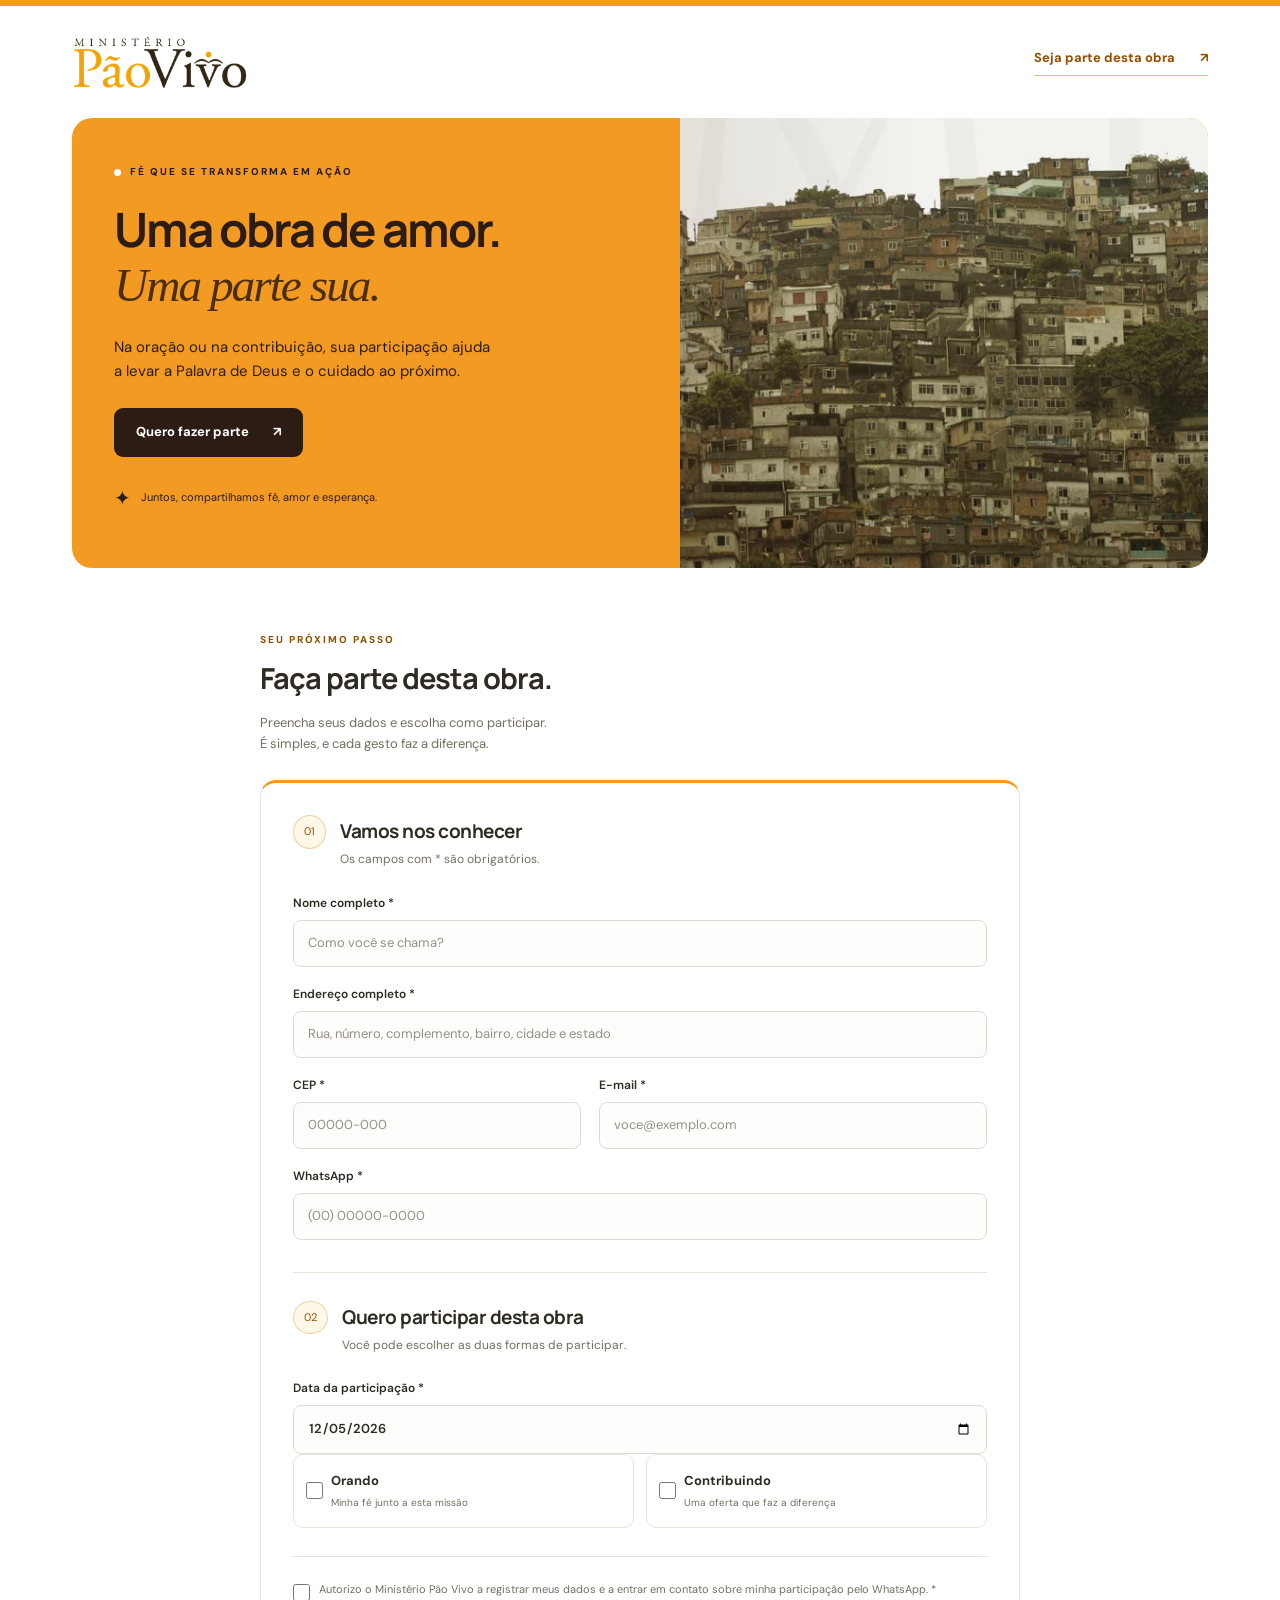
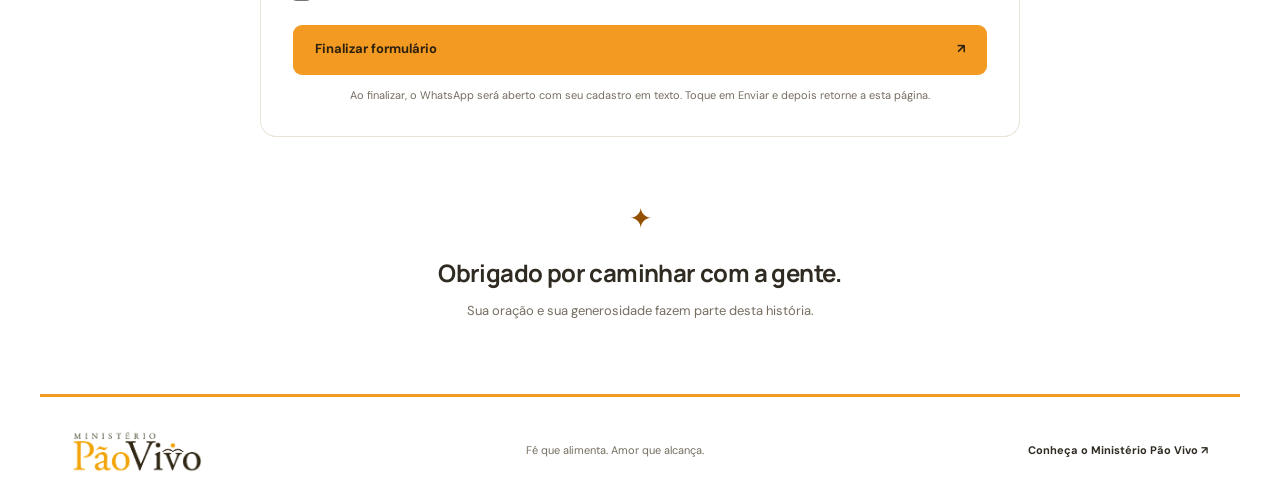
==== public/index.html @ 9ebc1a03 "Publica a demonstração acadêmica do formulário" ====
<!doctype html>
<html lang="pt-BR">
  <head>
    <meta charset="UTF-8" />
    <meta name="viewport" content="width=device-width, initial-scale=1" />
    <meta name="theme-color" content="#f39a23" />
    <meta
      name="description"
      content="Participe da obra do Ministério Pão Vivo por meio da oração e da contribuição."
    />
    <title>Faça parte desta obra | Ministério Pão Vivo</title>
    <link rel="stylesheet" href="styles.css" />
    <link rel="stylesheet" href="landing.css" />
    <script src="participation.js" defer></script>
    <script src="card-renderer.js" defer></script>
    <script src="participation-card.js" defer></script>
    <script src="app.js" defer></script>
  </head>
  <body class="donation-landing">
    <header class="header wrap">
      <a
        href="https://www.ministeriopaovivo.com.br/"
        aria-label="Site do Ministério Pão Vivo"
        ><img class="logo" src="assets/logo.png" alt="Ministério Pão Vivo"
      /></a>
      <a class="header-link" href="#participar"
        >Seja parte desta obra <span aria-hidden="true">↗</span></a
      >
    </header>
    <main class="wrap">
      <div id="form-view">
        <section class="hero" aria-labelledby="hero-title">
          <div class="hero-copy">
            <div class="eyebrow">
              <span></span> FÉ QUE SE TRANSFORMA EM AÇÃO
            </div>
            <h1 id="hero-title">
              Uma obra de amor.<br /><em>Uma parte sua.</em>
            </h1>
            <p>
              Na oração ou na contribuição, sua participação ajuda a levar a
              Palavra de Deus e o cuidado ao próximo.
            </p>
            <a class="button dark" href="#participar"
              >Quero fazer parte <span aria-hidden="true">↗</span></a
            >
            <div class="hero-note">
              <span aria-hidden="true">✦</span> Juntos, compartilhamos fé, amor
              e esperança.
            </div>
          </div>
          <div class="landing-photo">
            <img
              src="assets/favela.jpg"
              alt="Comunidade retratada no site do Ministério Pão Vivo"
              width="1484"
              height="570"
            />
          </div>
        </section>
        <div class="section-intro" id="participar">
          <div class="eyebrow">SEU PRÓXIMO PASSO</div>
          <h2>Faça parte desta obra.</h2>
          <p>
            Preencha seus dados e escolha como participar.<br />É simples, e
            cada gesto faz a diferença.
          </p>
        </div>
        <div class="content-grid">
          <form id="participation-form" class="form-card">
            <section>
              <div class="section-heading">
                <span class="step">01</span>
                <div>
                  <h3>Vamos nos conhecer</h3>
                  <p>Os campos com * são obrigatórios.</p>
                </div>
              </div>
              <div class="fields">
                <label class="full"
                  >Nome completo *<input
                    name="nome"
                    autocomplete="name"
                    required
                    maxlength="160"
                    placeholder="Como você se chama?"
                /></label>
                <label class="full"
                  >Endereço completo *<input
                    name="endereco"
                    autocomplete="street-address"
                    required
                    maxlength="300"
                    placeholder="Rua, número, complemento, bairro, cidade e estado"
                /></label>
                <label
                  >CEP *<input
                    name="cep"
                    autocomplete="postal-code"
                    inputmode="numeric"
                    required
                    pattern="[0-9]{5}-[0-9]{3}"
                    maxlength="9"
                    placeholder="00000-000"
                /></label>
                <label
                  >E-mail *<input
                    name="email"
                    autocomplete="email"
                    type="email"
                    required
                    maxlength="200"
                    placeholder="voce@exemplo.com"
                /></label>
                <label class="full"
                  >WhatsApp *<input
                    name="whatsapp"
                    autocomplete="tel"
                    type="tel"
                    inputmode="tel"
                    required
                    pattern="\([0-9]{2}\) [0-9]{4,5}-[0-9]{4}"
                    maxlength="15"
                    placeholder="(00) 00000-0000"
                /></label>
              </div>
            </section>
            <section class="form-section">
              <div class="section-heading">
                <span class="step">02</span>
                <div>
                  <h3>Quero participar desta obra</h3>
                  <p>Você pode escolher as duas formas de participar.</p>
                </div>
              </div>
              <label
                >Data da participação *<input
                  type="date"
                  name="dataParticipacao"
                  required
              /></label>
              <div class="choices">
                <label class="choice"
                  ><input type="checkbox" name="orando" /><span
                    class="choice-icon"
                    aria-hidden="true"
                    >♡</span
                  ><span
                    ><strong>Orando</strong
                    ><small>Minha fé junto a esta missão</small></span
                  ></label
                ><label class="choice"
                  ><input
                    type="checkbox"
                    name="contribuindo"
                    id="contribuindo"
                  /><span class="choice-icon" aria-hidden="true">✦</span
                  ><span
                    ><strong>Contribuindo</strong
                    ><small>Uma oferta que faz a diferença</small></span
                  ></label
                >
              </div>
              <p id="participation-error" class="error" role="alert" hidden>
                Escolha orar, contribuir ou as duas opções.
              </p>
              <fieldset id="contribution-fields" hidden disabled>
                <legend>Sua contribuição</legend>
                <div class="field-title">Como será sua oferta? *</div>
                <div class="radio-row">
                  <label
                    ><input
                      type="radio"
                      name="frequencia"
                      value="Oferta mensal"
                      required
                    />
                    Oferta mensal</label
                  ><label
                    ><input
                      type="radio"
                      name="frequencia"
                      value="Oferta pontual"
                    />
                    Oferta pontual</label
                  >
                </div>
                <div class="field-title">Como vou contribuir *</div>
                <div class="radio-row">
                  <label
                    ><input type="radio" name="metodo" value="Pix" required />
                    Pix</label
                  ><label
                    ><input type="radio" name="metodo" value="Transferência" />
                    Transferência</label
                  ><label
                    ><input
                      type="radio"
                      name="metodo"
                      value="Boleto bancário"
                    />
                    Boleto bancário</label
                  >
                </div>
                <div
                  id="transfer-bank-details"
                  class="transfer-bank-details"
                  role="status"
                  aria-live="polite"
                  hidden
                >
                  <strong>Transferência simulada</strong>
                </div>
                <fieldset
                  id="boleto-fields"
                  class="boleto-fields"
                  hidden
                  disabled
                >
                  <legend>Dados para emissão do boleto</legend>
                  <p class="help">
                    Use dados fictícios para testar o fluxo. Nenhum boleto será emitido.
                  </p>
                  <div
                    class="radio-row"
                    role="group"
                    aria-label="Tipo de pessoa"
                  >
                    <label
                      ><input
                        type="radio"
                        name="tipoPessoa"
                        value="PF"
                        checked
                      />
                      Pessoa física</label
                    >
                    <label
                      ><input type="radio" name="tipoPessoa" value="PJ" />
                      Pessoa jurídica</label
                    >
                  </div>
                  <label
                    ><span id="document-label">CPF *</span>
                    <input
                      name="documento"
                      required
                      inputmode="numeric"
                      autocomplete="off"
                      maxlength="14"
                      placeholder="000.000.000-00"
                      aria-describedby="document-help"
                    />
                  </label>
                  <label id="company-name-field" hidden
                    >Razão social *
                    <input
                      name="razaoSocial"
                      required
                      disabled
                      maxlength="160"
                      autocomplete="organization"
                      placeholder="Nome da empresa para emissão do boleto"
                    />
                  </label>
                  <p id="document-help" class="help">
                    Informe o documento do pagador para a emissão do boleto pelo
                    Ministério Pão Vivo. Ele será incluído no cadastro enviado
                    pelo WhatsApp.
                  </p>
                </fieldset>
                <label
                  >Valor da oferta (R$) *<input
                    name="valor"
                    type="text"
                    required
                    inputmode="numeric"
                    maxlength="16"
                    placeholder="0,00"
                /></label>
                <p class="help">
                  A oferta mensal é uma intenção de apoio. Este formulário não
                  realiza cobranças automáticas.
                </p>
              </fieldset>
            </section>
            <div class="submit-area">
              <label class="consent"
                ><input type="checkbox" name="consentimento" required /><span
                  >Autorizo o Ministério Pão Vivo a registrar meus dados e a
                  entrar em contato sobre minha participação pelo WhatsApp.
                  *</span
                ></label
              >
              <button class="button dark submit" type="submit">
                Finalizar formulário <span aria-hidden="true">↗</span>
              </button>
              <p id="registration-status" class="help center" role="status"></p>
              <p class="help center">
                Ao finalizar, o WhatsApp será aberto com seu cadastro em texto.
                Toque em Enviar e depois retorne a esta página.
              </p>
            </div>
          </form>
        </div>
      </div>
      <section
        id="payment-view"
        class="payment-view"
        aria-labelledby="payment-heading"
        hidden
      >
        <div class="payment-intro">
          <div class="eyebrow">OBRIGADO POR PARTICIPAR</div>
          <h1 id="payment-heading" tabindex="-1">
            Sua participação faz a diferença.
          </h1>
          <p id="participation-summary"></p>
          <a
            id="registration-whatsapp"
            class="back-button"
            target="_blank"
            rel="noopener noreferrer"
            hidden
            >Continuar no WhatsApp ↗</a
          >
          <button id="edit-form" class="back-button" type="button">
            ← Voltar e editar meus dados
          </button>
        </div>
        <section
          id="boleto-options"
          class="donation-card"
          hidden
          aria-labelledby="boleto-heading"
        >
          <div class="eyebrow">CONTRIBUIÇÃO POR BOLETO</div>
          <h2 id="boleto-heading">Solicitação de boleto simulada</h2>
          <p>Nenhum boleto será emitido.</p>

        </section>
        <div id="payment-options">
          <section class="donation-card">
            <h2>Pagamento simulado</h2>
            <p>Ambiente de avaliação. Nenhum valor deve ser pago.</p>
          </section>
        </div>
        <section
          id="finish-donation"
          class="finish-actions"
          aria-labelledby="finish-donation-heading"
          hidden
        >
          <h2 id="finish-donation-heading">Tudo pronto para finalizar?</h2>
          <label class="consent"
            ><input type="checkbox" id="confirm-donation" /><span
              >Confirmo que enviei meu cadastro, fiz a contribuição e enviei o
              comprovante pelo WhatsApp.</span>
            ></label
          >
          <button
            id="complete-donation"
            class="button dark"
            type="button"
            disabled
          >
            Finalizar participação ↗
          </button>
        </section>
        <section id="finish-boleto" class="finish-actions" hidden>
          <button id="complete-boleto" class="button dark" type="button">
            Finalizar simulação de boleto ↗
          </button>
        </section>
        <section id="finish-prayer" class="finish-actions" hidden>
          <button id="complete-prayer" class="button dark" type="button">
            Já enviei meu cadastro. Finalizar ↗
          </button>
        </section>
      </section>
      <section
        id="completion-view"
        class="finish-view"
        aria-labelledby="completion-title"
        hidden
      >
        <span class="finish-icon" aria-hidden="true">✓</span>
        <h1 id="completion-title" tabindex="-1">
          Doação Realizada com sucesso
        </h1>
        <p id="completion-detail"></p>
        <section
          id="participation-card-section"
          class="participation-card-section"
          aria-labelledby="card-heading"
          hidden
        >
          <div class="eyebrow">UMA CÓPIA PARA VOCÊ</div>
          <h2 id="card-heading">Guarde sua ficha de participação.</h2>
          <p>Baixe a imagem com suas respostas para guardar com você.</p>
          <p id="card-status" class="help" role="status" aria-live="polite"></p>
          <img
            id="participation-card-image"
            class="participation-card-preview"
            alt="Ficha de participação com as respostas preenchidas no formulário"
            hidden
          />
          <p class="help card-receipt-note">
            Nenhum pagamento é realizado na demonstração.
          </p>
          <button
            id="download-card"
            class="button card-download"
            type="button"
            disabled
          >
            Baixar ficha em imagem ↓
          </button>
        </section>
        <div class="completion-exit">
          <p>Clique no botão abaixo para sair.</p>
          <button id="exit-flow" class="button dark" type="button">
            Sair ↗
          </button>
        </div>
      </section>
      <section
        id="farewell-view"
        class="finish-view"
        aria-labelledby="farewell-title"
        hidden
      >
        <span class="finish-icon" aria-hidden="true">♥</span>
        <h1 id="farewell-title" tabindex="-1">
          Obrigado por fazer parte desta obra.
        </h1>
        <p>
          Sua oração e sua generosidade fazem parte desta história. Que Deus
          abençoe você e sua família!
        </p>
        <p class="help">
          Ministério Pão Vivo · Plantando igrejas. Transformando Vidas
        </p>
      </section>
      <section class="closing" id="closing-message">
        <span aria-hidden="true">✦</span>
        <h2>Obrigado por caminhar com a gente.</h2>
        <p>Sua oração e sua generosidade fazem parte desta história.</p>
      </section>
    </main>
    <footer class="wrap">
      <img class="logo" src="assets/logo.png" alt="Ministério Pão Vivo" />
      <p>Fé que alimenta. Amor que alcança.</p>
      <a
        href="https://www.ministeriopaovivo.com.br/"
        target="_blank"
        rel="noopener noreferrer"
        >Conheça o Ministério Pão Vivo ↗</a
      >
    </footer>
  </body>
</html>
---- public/styles.css ----
@import url("https://fonts.googleapis.com/css2?family=DM+Sans:wght@400;500;600;700&family=Manrope:wght@400;500;600;700;800&display=swap");
:root {
  --cream: #fff6e5;
  --gold: #f9bf51;
  --orange: #f39a23;
  --ink: #302b22;
  --muted: #756e61;
  --line: #e9e3d8;
  --green: #52713c;
}
* {
  box-sizing: border-box;
}
html {
  scroll-behavior: smooth;
  scroll-padding-top: 24px;
}
body {
  margin: 0;
  background: #f9f8f4;
  color: var(--ink);
  font:
    15px/1.6 "DM Sans",
    sans-serif;
}
.wrap {
  max-width: 1200px;
  margin: auto;
  padding-inline: 32px;
}
a {
  color: inherit;
}
button,
input,
textarea {
  font: inherit;
}
button,
a,
input,
summary {
  -webkit-tap-highlight-color: transparent;
}
button {
  cursor: pointer;
}
button:focus-visible,
a:focus-visible,
summary:focus-visible {
  outline: 3px solid var(--orange);
  outline-offset: 4px;
}
input:focus-visible,
textarea:focus-visible {
  outline: 2px solid #ac7020;
  outline-offset: 2px;
}
.header {
  height: 112px;
  display: flex;
  align-items: center;
  justify-content: space-between;
}
.logo {
  width: 176px;
  height: auto;
  display: block;
}
.header-link {
  text-decoration: none;
  font-size: 13px;
  font-weight: 700;
  border-bottom: 1px solid #bab4a8;
  padding-bottom: 7px;
}
.header-link span {
  margin-left: 22px;
}
.hero {
  min-height: 450px;
  background: var(--cream);
  border-radius: 24px;
  display: grid;
  grid-template-columns: 1.2fr 1fr;
  overflow: hidden;
  border: 1px solid #efe3cb;
}
.hero-copy {
  padding: 48px;
}
.eyebrow {
  font-size: 10px;
  letter-spacing: 2px;
  font-weight: 800;
  display: flex;
  align-items: center;
  gap: 9px;
}
.eyebrow span {
  width: 7px;
  height: 7px;
  background: var(--orange);
  border-radius: 50%;
}
h1,
h2,
h3,
p {
  margin-top: 0;
}
h1,
h2,
h3 {
  font-family: "Manrope", sans-serif;
}
h1 {
  font-size: clamp(34px, 3.7vw, 49px);
  line-height: 1.15;
  letter-spacing: -2px;
  margin: 22px 0;
}
h1 em {
  font-family: Georgia, serif;
  color: #a66323;
  font-weight: 400;
}
p {
  color: var(--muted);
}
.hero-copy > p {
  max-width: 380px;
  font-size: 15px;
  margin-bottom: 25px;
}
.button {
  display: inline-flex;
  align-items: center;
  justify-content: space-between;
  gap: 24px;
  border-radius: 9px;
  padding: 14px 22px;
  border: 0;
  text-decoration: none;
  font-weight: 700;
  font-size: 13px;
  transition:
    background 0.2s,
    transform 0.2s;
}
.button:hover {
  transform: translateY(-1px);
}
.dark {
  background: var(--ink);
  color: white;
}
.dark:hover {
  background: #4c4231;
}
.hero-note {
  font-size: 11px;
  color: var(--muted);
  margin-top: 25px;
  display: flex;
  gap: 10px;
  align-items: center;
}
.hero-note span {
  color: #a66323;
  font-size: 20px;
}
.hero-art {
  position: relative;
  min-height: 420px;
  background: var(--gold);
  border-radius: 190px 0 0 0;
  margin-top: 24px;
  margin-left: 14px;
  overflow: hidden;
}
.art-orbit {
  position: absolute;
  width: 350px;
  height: 350px;
  left: 85px;
  top: 38px;
  border: 1px solid #ac76224d;
  border-radius: 50%;
  box-shadow:
    0 0 0 35px #f9bf51,
    0 0 0 36px #ac76223b,
    0 0 0 70px #f9bf51,
    0 0 0 71px #ac76222b;
}
.art-grain {
  position: absolute;
  left: 50px;
  top: -44px;
  font: 310px Georgia;
  color: #8e6126;
  transform: rotate(-32deg);
}
.art-sun {
  position: absolute;
  right: 55px;
  top: 36px;
  font-size: 70px;
  color: var(--cream);
}
.art-caption {
  position: absolute;
  left: 45px;
  bottom: 46px;
  font-size: 23px;
  line-height: 1.4;
  letter-spacing: -0.5px;
}
.art-caption strong {
  font-family: Georgia, serif;
  font-weight: 400;
  font-style: italic;
  font-size: 30px;
}
.art-seal {
  position: absolute;
  right: 24px;
  bottom: 24px;
  background: var(--cream);
  width: 80px;
  height: 80px;
  border-radius: 50%;
  display: grid;
  place-content: center;
  text-align: center;
  font-size: 8px;
  font-weight: 800;
  letter-spacing: 1px;
  transform: rotate(12deg);
}
.section-intro {
  display: flex;
  align-items: end;
  justify-content: space-between;
  margin: 64px 0 25px;
  gap: 24px;
}
.section-intro h2 {
  font-size: 29px;
  letter-spacing: -1px;
  margin: 7px 0 0;
}
.section-intro p {
  font-size: 13px;
  margin: 0;
}
.content-grid {
  display: grid;
  grid-template-columns: minmax(0, 1.55fr) minmax(0, 1fr);
  gap: 28px;
  align-items: start;
}
.form-card {
  padding: 32px;
  background: white;
  border: 1px solid var(--line);
  border-radius: 16px;
}
.section-heading {
  display: flex;
  align-items: start;
  gap: 14px;
  margin-bottom: 24px;
}
.step {
  font-size: 11px;
  border: 1px solid var(--line);
  border-radius: 50%;
  padding: 7px 10px;
  color: #94703a;
}
.section-heading h3 {
  font-size: 19px;
  letter-spacing: -0.5px;
  margin: 1px 0 4px;
}
.section-heading p {
  font-size: 12px;
  margin: 0;
}
.fields {
  display: grid;
  grid-template-columns: 1fr 1.35fr;
  gap: 18px;
}
.full {
  grid-column: 1/-1;
}
label {
  display: block;
  font-size: 12px;
  font-weight: 600;
}
input:not([type="checkbox"], [type="radio"]) {
  display: block;
  width: 100%;
  border: 1px solid #dedbd3;
  background: #fdfdfb;
  border-radius: 8px;
  padding: 12px 14px;
  margin-top: 7px;
  font-size: 13px;
  color: var(--ink);
  min-height: 46px;
}
input::placeholder {
  color: #969185;
  font-weight: 400;
}
input[type="checkbox"],
input[type="radio"] {
  accent-color: #9b6519;
  width: 17px;
  height: 17px;
  flex-shrink: 0;
}
input[type="checkbox"] {
  cursor: pointer;
}
.form-section {
  margin-top: 32px;
  border-top: 1px solid var(--line);
  padding-top: 28px;
}
.choices {
  display: grid;
  grid-template-columns: 1fr 1fr;
  gap: 12px;
}
.choice {
  border: 1px solid var(--line);
  border-radius: 10px;
  padding: 16px 12px;
  display: flex;
  align-items: center;
  gap: 8px;
  cursor: pointer;
  position: relative;
}
.choice:has(:checked) {
  border-color: #c08826;
  background: var(--cream);
}
.choice-icon {
  font-size: 23px;
  color: #a47525;
}
.choice strong {
  display: block;
  font-size: 13px;
}
.choice small {
  display: block;
  font-size: 10px;
  font-weight: 400;
  color: var(--muted);
  margin-top: 3px;
}
.choice input {
  margin: 0;
}
.choice-icon {
  display: none;
}
fieldset {
  border: 0;
  padding: 20px 0 0;
  margin: 0;
}
legend {
  padding: 0;
  font-weight: 700;
  font-size: 13px;
  float: left;
  margin-top: 24px;
}
fieldset > legend + * {
  clear: both;
}
.field-title {
  font-size: 12px;
  font-weight: 600;
  margin-bottom: 10px;
}
.radio-row {
  display: flex;
  gap: 22px;
  flex-wrap: wrap;
  margin-bottom: 23px;
}
.radio-row label {
  display: flex;
  align-items: center;
  gap: 7px;
  font-weight: 400;
}
.help {
  font-size: 11px;
  line-height: 1.6;
  margin: 12px 0 0;
}
.submit-area {
  border-top: 1px solid var(--line);
  margin-top: 28px;
  padding-top: 24px;
}
.consent {
  display: flex;
  align-items: start;
  gap: 9px;
  font-size: 11px;
  font-weight: 400;
  color: var(--muted);
}
.consent input {
  margin: 3px 0 0;
}
.submit {
  width: 100%;
  margin-top: 24px;
  min-height: 50px;
}
.center {
  text-align: center;
}
.donation-card {
  background: var(--cream);
  border: 1px solid #ecdfc5;
  border-radius: 16px;
  padding: 30px;
}
.donation-card > .eyebrow {
  font-size: 8px;
  letter-spacing: 1.6px;
}
.donation-card h2 {
  font-size: 28px;
  line-height: 1.3;
  letter-spacing: -0.9px;
  margin: 15px 0 12px;
}
.donation-card > p {
  font-size: 13px;
}
.qr-block {
  border-top: 1px solid #e7d8b9;
  border-bottom: 1px solid #e7d8b9;
  padding: 24px 0;
}
.qr-label {
  display: block;
  font-size: 10px;
  font-weight: 700;
  letter-spacing: 0.8px;
  text-align: center;
}
.qr-frame {
  background: white;
  padding: 12px;
  width: 209px;
  max-width: 100%;
  margin: 18px auto;
  border-radius: 12px;
  border: 1px solid #e8dfce;
}
.qr-frame img {
  display: block;
  width: 100%;
  height: auto;
  image-rendering: pixelated;
}
.qr-block p {
  font-size: 12px;
  text-align: center;
  margin-bottom: 16px;
}
.copy {
  width: 100%;
  background: var(--gold);
  font-size: 12px;
  justify-content: center;
  color: var(--ink);
}
.copy:hover {
  background: #efb541;
}
.copy-status {
  display: block;
  font-size: 11px;
  margin-top: 8px;
  color: #5a4c2a;
}
details {
  font-size: 11px;
  margin-top: 8px;
}
summary {
  cursor: pointer;
}
textarea {
  width: 100%;
  resize: vertical;
  border: 1px solid #dccba9;
  background: #fffdf7;
  font-size: 11px;
  border-radius: 6px;
  margin-top: 8px;
  padding: 8px;
  word-break: break-all;
}
.bank {
  padding: 24px 0;
}
.bank h3 {
  font-size: 15px;
  margin-bottom: 7px;
}
.bank p {
  font-size: 12px;
}
dl {
  margin: 18px 0 0;
}
dl div {
  display: flex;
  justify-content: space-between;
  gap: 12px;
  font-size: 12px;
  padding: 8px 0;
  border-bottom: 1px solid #e9ddc4;
}
dt {
  color: var(--muted);
}
dd {
  font-weight: 700;
  margin: 0;
  text-align: right;
}
.bank-name {
  margin: 12px 0 0;
}
.receipt {
  display: flex;
  gap: 12px;
  background: #f0e6cf;
  border-radius: 10px;
  padding: 17px;
}
.receipt > span {
  color: #8f6729;
  font-size: 22px;
}
.receipt strong {
  font-size: 12px;
}
.receipt p {
  font-size: 12px;
  margin: 5px 0 8px;
}
.receipt a {
  font-size: 11px;
  font-weight: 700;
  text-underline-offset: 3px;
}
.receipt small {
  display: block;
  font-size: 10px;
  color: var(--muted);
  margin-top: 6px;
}
.error {
  color: #a52d20;
  font-size: 12px;
  margin: 12px 0;
}
.success {
  background: #edf4e8;
  padding: 18px;
  border-radius: 8px;
  margin-top: 20px;
  font-size: 13px;
}
.success p {
  margin: 8px 0;
  font-size: 12px;
}
.text-link {
  font-weight: 700;
}
.closing {
  text-align: center;
  padding: 60px 0;
}
.closing > span {
  font-size: 28px;
  color: #a57524;
}
.closing h2 {
  font-size: 24px;
  letter-spacing: -0.6px;
  margin: 12px 0 8px;
}
.closing p {
  font-size: 13px;
}
footer {
  border-top: 1px solid var(--line);
  display: flex;
  justify-content: space-between;
  align-items: center;
  gap: 20px;
  min-height: 110px;
}
footer .logo {
  width: 130px;
}
footer p {
  font-size: 11px;
  margin: 0;
}
footer a {
  font-size: 11px;
  text-decoration: none;
  font-weight: 700;
}
[hidden] {
  display: none !important;
}
@media (min-width: 1000px) {
  .donation-card {
    position: sticky;
    top: 24px;
  }
}
@media (max-width: 800px) {
  .wrap {
    padding-inline: 20px;
  }
  .header {
    height: 90px;
  }
  .hero-copy {
    padding: 32px;
  }
  .hero {
    grid-template-columns: 1.25fr 1fr;
  }
  .hero-art {
    min-height: 390px;
  }
  .art-grain {
    left: 0;
  }
  .art-caption {
    left: 24px;
    font-size: 18px;
    bottom: 110px;
  }
  .art-caption strong {
    font-size: 23px;
  }
  .art-seal {
    width: 65px;
    height: 65px;
  }
  .content-grid {
    grid-template-columns: 1fr;
    gap: 24px;
  }
  .section-intro {
    margin-top: 40px;
  }
  .donation-card {
    max-width: none;
  }
  .qr-block {
    max-width: 450px;
    margin: auto;
  }
  .bank {
    max-width: 550px;
    margin: auto;
  }
  .receipt {
    max-width: 550px;
    margin: auto;
  }
}
@media (max-width: 540px) {
  .header-link {
    font-size: 10px;
  }
  .logo {
    width: 142px;
  }
  .hero {
    display: block;
  }
  .hero-copy {
    padding: 30px 25px;
  }
  .hero h1 {
    font-size: 38px;
  }
  .hero-art {
    min-height: 200px;
    margin: 0 0 0 30px;
    border-radius: 100px 0 0 0;
  }
  .art-grain {
    font-size: 200px;
    top: -70px;
    left: 35px;
  }
  .art-orbit {
    width: 220px;
    height: 220px;
    left: 110px;
    top: 10px;
  }
  .art-caption {
    left: 30px;
    bottom: 25px;
    font-size: 16px;
  }
  .art-caption strong {
    font-size: 23px;
  }
  .art-sun {
    top: 0;
    right: 30px;
    font-size: 50px;
  }
  .art-seal {
    bottom: 20px;
    right: 15px;
  }
  .section-intro {
    display: block;
  }
  .section-intro h2 {
    font-size: 25px;
  }
  .section-intro p {
    margin-top: 12px;
  }
  .form-card {
    padding: 23px 18px;
  }
  .section-heading {
    gap: 10px;
  }
  .section-heading h3 {
    font-size: 17px;
  }
  .fields {
    grid-template-columns: 1fr;
  }
  .fields > label {
    grid-column: auto;
  }
  .choices {
    grid-template-columns: 1fr;
  }
  .choice {
    padding: 16px;
  }
  .choice-icon {
    display: block;
  }
  .donation-card {
    padding: 26px 22px;
  }
  .closing {
    padding: 40px 0;
  }
  .closing h2 {
    font-size: 21px;
  }
  footer {
    padding-top: 24px !important;
    padding-bottom: 24px !important;
    flex-wrap: wrap;
  }
  footer p {
    order: 3;
    width: 100%;
  }
  .eyebrow {
    font-size: 8px;
    letter-spacing: 1.4px;
  }
}
@media (prefers-reduced-motion: reduce) {
  html {
    scroll-behavior: auto;
  }
  .button {
    transition: none;
  }
}

.journey {
  background: var(--cream);
  padding: 30px;
}
.journey h2 {
  font-size: 27px;
  line-height: 1.3;
  margin: 18px 0 25px;
  letter-spacing: -1px;
}
.journey ol {
  padding-left: 22px;
}
.journey li {
  padding: 0 0 16px 8px;
  color: #a67522;
}
.journey strong {
  color: var(--ink);
  font-size: 13px;
}
.journey li p {
  font-size: 12px;
  margin: 5px 0;
}
.payment-view {
  max-width: 760px;
  margin: 35px auto;
}
.payment-intro {
  padding: 0 0 24px;
}
.payment-intro h1 {
  font-size: 38px;
  letter-spacing: -1.5px;
}
.payment-intro > p {
  font-size: 14px;
}
.payment-view .donation-card {
  position: static;
}
.payment-view .qr-block {
  max-width: 430px;
  margin: auto;
}
.payment-view .bank,
.payment-view .receipt {
  max-width: 550px;
  margin: auto;
}
.payment-view .donation-card > h2,
.payment-view .donation-card > .eyebrow,
.payment-view .donation-card > p {
  text-align: center;
  justify-content: center;
}
.back-button {
  display: block;
  margin-top: 12px;
  padding: 8px 0;
  background: transparent;
  border: 0;
  text-decoration: underline;
  text-underline-offset: 4px;
  color: var(--muted);
  font-size: 12px;
}
.payment-help {
  max-width: 500px;
  margin: 20px auto;
}
.access-card {
  max-width: 650px;
  margin: 35px auto;
  text-align: center;
}
.access-card h1 {
  font-size: 37px;
  letter-spacing: -1.3px;
}
.access-qr {
  display: block;
  width: 420px;
  max-width: 100%;
  height: auto;
  margin: 25px auto;
  background: white;
  padding: 14px;
  border-radius: 12px;
  border: 1px solid var(--line);
}
.access-actions {
  display: flex;
  gap: 12px;
  justify-content: center;
  flex-wrap: wrap;
}
.access-url {
  font-size: 12px;
  overflow-wrap: anywhere;
}
.access-eyebrow {
  justify-content: center;
}
.print-only {
  display: none;
}
@media print {
  .header,
  footer,
  .access-actions {
    display: none;
  }
  .access-card {
    margin: 30px auto;
  }
  .print-only {
    display: block;
  }
  body {
    background: white;
  }
}
---- public/landing.css ----
.donation-landing {
  --orange: #f39a23;
  --cream: #fff7e8;
  background: #fff;
  border-top: 6px solid var(--orange);
}
.donation-landing .header-link {
  color: #925000;
  border-color: #e7bf78;
}
.donation-landing .hero {
  background: var(--orange);
  border: 0;
  grid-template-columns: 1.15fr 1fr;
  border-radius: 20px;
}
.donation-landing .hero-copy {
  padding: 46px 42px;
  color: #2d1c14;
}
.donation-landing .hero-copy h1 {
  color: #2d1c14;
}
.donation-landing .hero-copy h1 em {
  color: #4b2f0c;
}
.donation-landing .hero-copy > .eyebrow {
  color: #2d1c14;
}
.donation-landing .hero-copy > .eyebrow span {
  background: #fff;
}
.donation-landing .hero-copy > p {
  color: #2d1c14;
}
.donation-landing .hero-copy .dark {
  background: #2d1c14;
  color: #fff;
}
.donation-landing .hero-copy .dark:hover {
  background: #493025;
}
.donation-landing .hero-note,
.donation-landing .hero-note > span {
  color: #2d1c14;
}
.landing-photo {
  position: relative;
  overflow: hidden;
  min-height: 450px;
}
.landing-photo img {
  position: absolute;
  inset: 0;
  width: 100%;
  height: calc(100% + 90px);
  object-fit: cover;
  object-position: 52% 20%;
}
.landing-photo:after {
  content: "";
  position: absolute;
  inset: 0;
  background: linear-gradient(90deg, #5a281918, transparent 45%);
}
.donation-landing .section-intro .eyebrow {
  color: #925000;
}
.donation-landing .section-intro {
  display: block;
  max-width: 760px;
  margin-inline: auto;
}
.donation-landing .section-intro > p {
  margin: 12px 0 0;
}
.donation-landing .content-grid {
  display: block;
  max-width: 760px;
  margin-inline: auto;
}
.donation-landing .form-card {
  border-top: 3px solid var(--orange);
}
.donation-landing .step {
  border-color: #f0d1a0;
  background: #fff7e8;
  color: #925000;
}
.donation-landing input[type="checkbox"],
.donation-landing input[type="radio"] {
  accent-color: #925000;
}
.donation-landing .choice:has(:checked) {
  border-color: var(--orange);
  background: #fff7e8;
}
.donation-landing input:focus-visible {
  outline-color: #925000;
}
.donation-landing .choice-icon {
  color: #925000;
}
.donation-landing .submit {
  background: var(--orange);
  color: #2d210e;
}
.donation-landing .submit:hover {
  background: #df8613;
}
.donation-landing .donation-card {
  background: #fff9ed;
  border-color: #f0d1a0;
  border-top: 4px solid var(--orange);
}
.donation-landing .copy {
  background: #f39a23;
  color: #24170f;
}
.donation-landing .copy:hover {
  background: #e98b16;
}
.donation-landing .qr-block {
  border-color: #f0d1a0;
}
.donation-landing .receipt {
  background: #ffedc9;
}
.donation-landing .closing > span {
  color: #925000;
}
.donation-landing footer {
  border-top: 3px solid var(--orange);
}
.transfer-bank-details {
  margin: -7px 0 22px;
  padding: 12px 15px;
  background: #fff9ed;
  border-left: 2px solid #f39a23;
  border-radius: 0 6px 6px 0;
  font-size: 12px;
  color: #675638;
}
.boleto-fields {
  padding: 18px;
  margin: 0 0 22px;
  border: 1px solid #f0d1a0;
  border-radius: 10px;
  background: #fff9ed;
}
.boleto-fields legend {
  padding: 0 6px;
  color: #805017;
  font-size: 13px;
  font-weight: 700;
}
.boleto-fields > label + label {
  margin-top: 16px;
}
.transfer-bank-details > strong {
  display: block;
  font-size: 10px;
  font-weight: 700;
  letter-spacing: 0.7px;
  color: #805017;
  margin-bottom: 5px;
}
.transfer-bank-details > div {
  display: flex;
  flex-wrap: wrap;
  gap: 8px 24px;
}
.transfer-bank-details b {
  font-weight: 600;
  color: #4b391e;
}
.participation-card-section {
  margin: 0 0 32px;
  border: 1px solid #eee0c7;
  border-top: 3px solid #f39a23;
  border-radius: 14px;
  padding: 26px;
  background: #fff;
}
.participation-card-section h2 {
  font-size: 23px;
  line-height: 1.35;
  letter-spacing: -0.7px;
  margin: 10px 0;
}
.participation-card-section > p {
  font-size: 13px;
}
.participation-card-section > p.help {
  font-size: 11px;
}
.participation-card-preview {
  display: block;
  width: 100%;
  max-width: 450px;
  height: auto;
  border: 1px solid #eee0c7;
  border-radius: 8px;
  margin: 20px auto;
}
.card-actions {
  display: flex;
  gap: 12px;
  flex-wrap: wrap;
  margin-top: 18px;
}
.donation-landing #share-card {
  background: var(--orange);
  color: #2d210e;
}
.donation-landing #share-card:hover {
  background: #df8613;
}
.card-actions:has(> button[hidden]) {
  display: none;
}
.card-download {
  margin-top: 2px;
  padding: 7px 11px;
  font-size: 11px;
  font-weight: 500;
  color: #24170f;
  background: #fff7e8;
  border: 1px solid #eee0c7;
  border-radius: 6px;
}
.card-download:hover {
  background: #ffedc9;
}
.card-download:disabled {
  opacity: 0.55;
  cursor: wait;
}
.card-receipt-note {
  margin-top: 16px;
}
.donation-landing .finish-actions .dark,
.donation-landing .finish-view .dark {
  background: var(--orange);
  color: #2d210e;
}
.finish-actions {
  margin: 28px 0 0;
  padding: 24px;
  border: 1px solid #eee0c7;
  border-radius: 12px;
  background: #fff9ed;
}
.finish-actions h2 {
  font-size: 20px;
  letter-spacing: -0.5px;
  margin: 0 0 16px;
}
.finish-actions .button {
  margin-top: 20px;
}
.finish-actions button:disabled {
  opacity: 0.5;
  cursor: not-allowed;
}
.finish-view {
  max-width: 760px;
  min-height: 420px;
  margin: 50px auto;
  text-align: center;
  padding: 42px 24px;
  border: 1px solid #eee0c7;
  border-top: 4px solid #f39a23;
  border-radius: 16px;
  background: #fff;
}
.finish-view h1 {
  font-size: 36px;
  letter-spacing: -1.2px;
  line-height: 1.25;
  margin: 24px 0 18px;
}
.finish-view p {
  max-width: 530px;
  margin: 14px auto;
  font-size: 14px;
}
.finish-view .button {
  margin-top: 20px;
  min-width: 140px;
}
.finish-icon {
  display: inline-grid;
  place-items: center;
  width: 68px;
  height: 68px;
  background: #fff1d6;
  border-radius: 50%;
  font-size: 32px;
  color: #925000;
}
@media (max-width: 540px) {
  .finish-view {
    margin: 28px auto;
    padding: 32px 20px;
  }
  .finish-view h1 {
    font-size: 28px;
  }
  .finish-actions {
    padding: 20px;
  }
  .finish-actions .button {
    width: 100%;
    justify-content: center;
  }
}
.card-actions button:disabled {
  opacity: 0.55;
  cursor: wait;
}
@media (max-width: 540px) {
  .participation-card-section {
    padding: 20px 16px;
  }
  .card-actions .button {
    width: 100%;
    justify-content: center;
  }
}
@media (max-width: 600px) {
  .donation-landing footer.wrap {
    flex-direction: column;
    align-items: center;
    justify-content: center;
    gap: 14px;
    text-align: center;
  }
  .donation-landing footer p {
    order: 0;
    width: 100%;
    text-align: center;
  }
  .card-actions {
    flex-direction: column;
  }
  .card-actions .button {
    width: 100%;
    justify-content: center;
  }
}
@media (max-width: 800px) {
  .donation-landing .hero-copy {
    padding: 32px 28px;
  }
  .donation-landing .hero {
    grid-template-columns: 1.2fr 1fr;
  }
  .landing-photo {
    min-height: 420px;
  }
}
@media (max-width: 540px) {
  .donation-landing .hero {
    display: block;
  }
  .donation-landing .hero-copy {
    padding: 30px 25px;
  }
  .landing-photo {
    min-height: 220px;
    height: 220px;
  }
  .landing-photo img {
    object-position: 50% 20%;
  }
}

/* Ficha e saída na etapa de conclusão. */
.finish-view .participation-card-section {
  margin: 28px 0;
  text-align: left;
}
.finish-view .participation-card-section > p {
  max-width: none;
  margin: 12px 0;
  font-size: 13px;
}
.finish-view .participation-card-section > p.help {
  font-size: 11px;
}
.finish-view .participation-card-section .card-receipt-note {
  margin-top: 16px;
}
.finish-view .card-download {
  margin-top: 2px;
  min-width: 0;
}
.completion-exit {
  margin-top: 28px;
  padding-top: 24px;
  border-top: 1px solid #eee0c7;
}
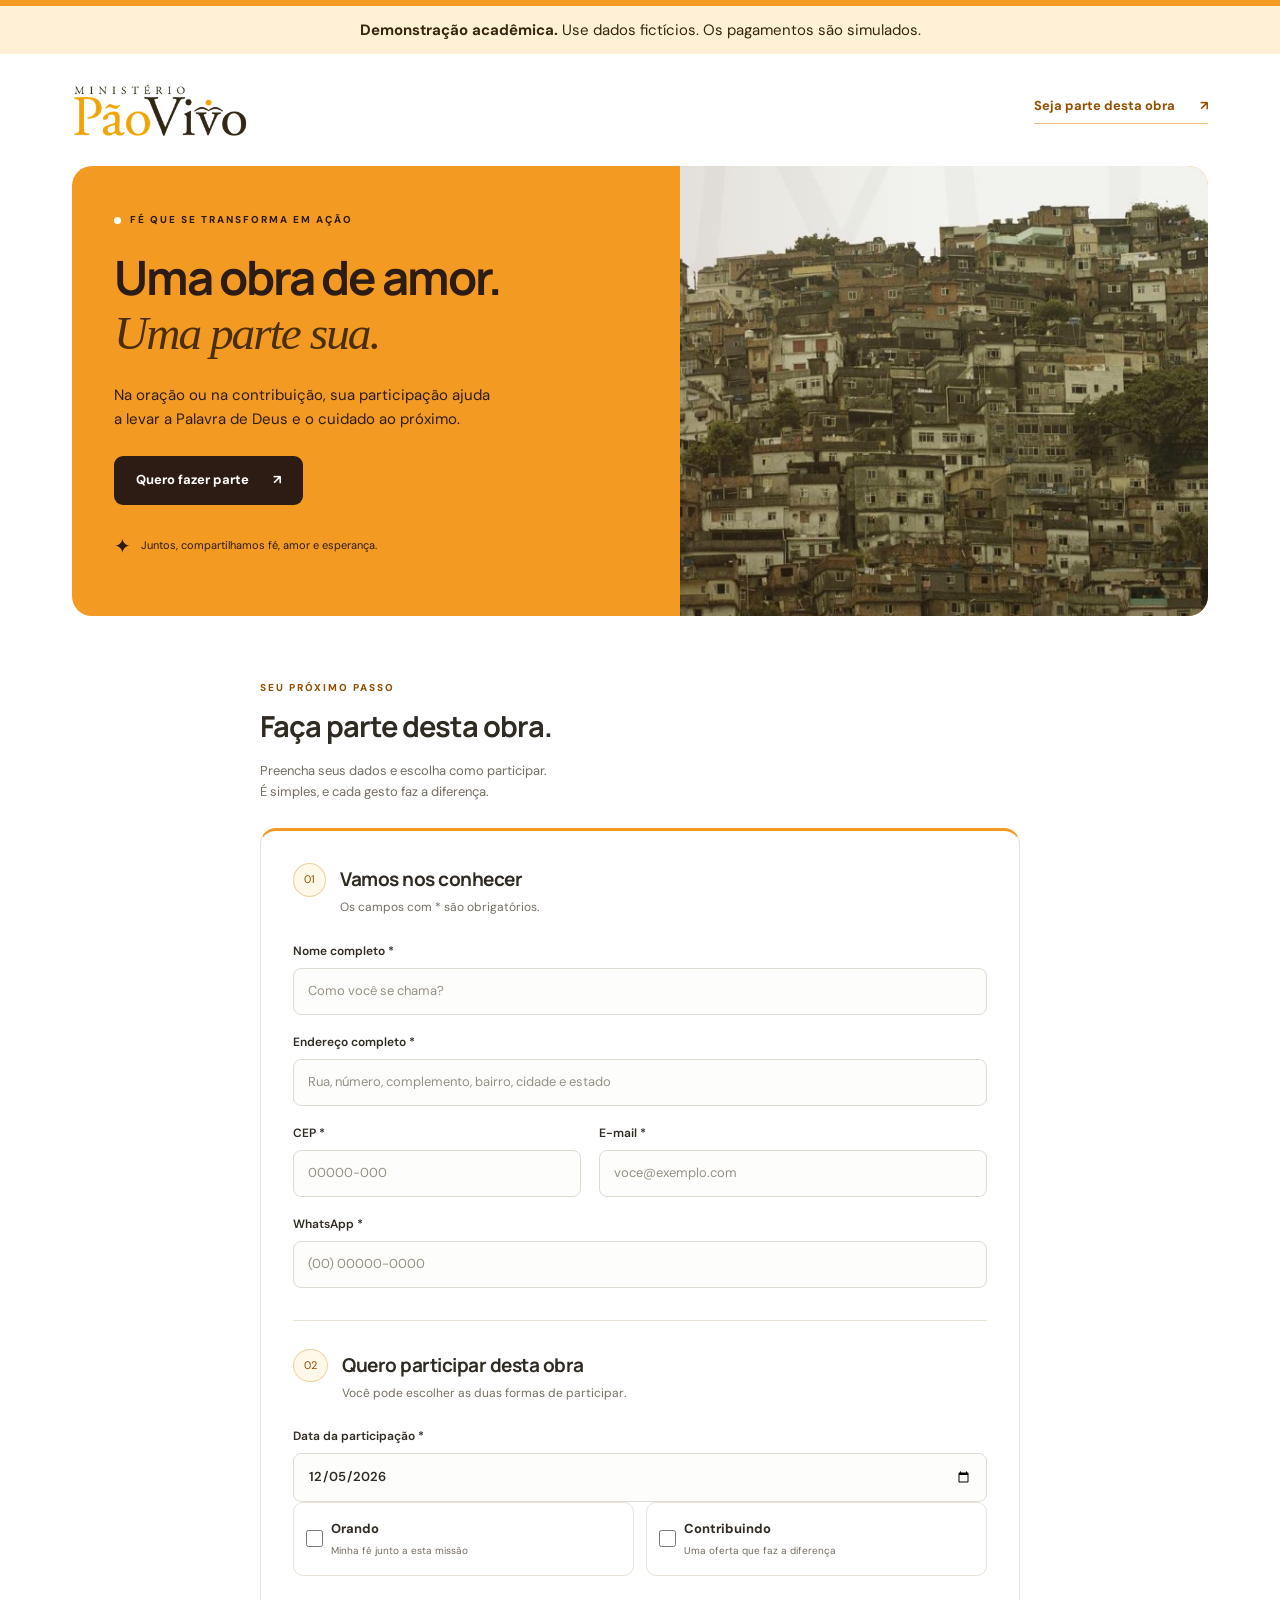
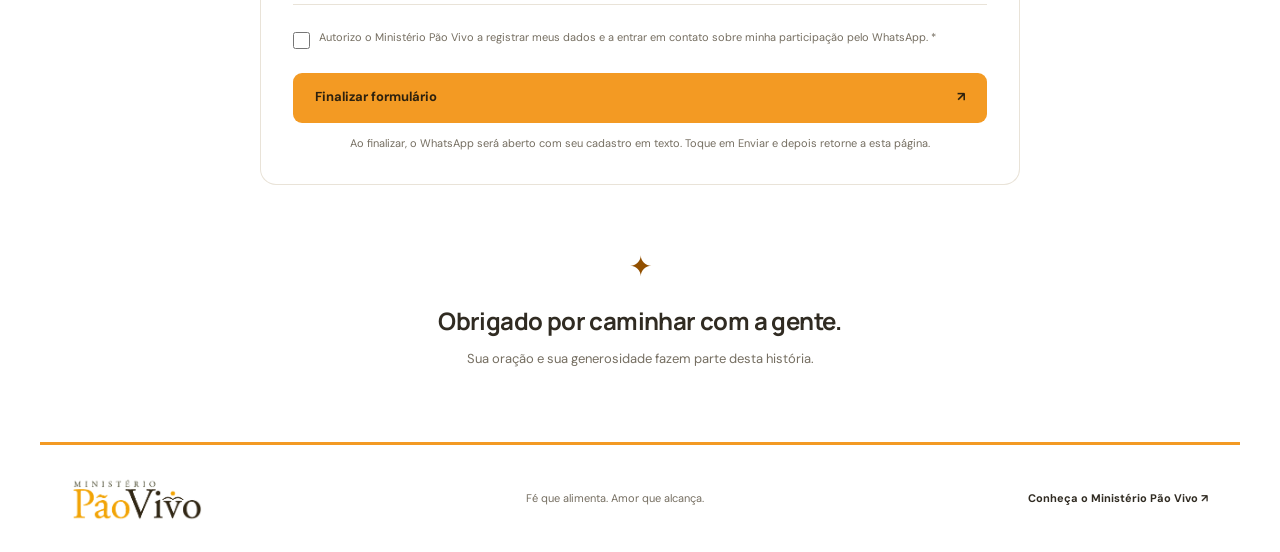
==== commit fdcae3a5: "Publica QR Code de acesso e pagamentos simulados" ====
--- a/public/index.html
+++ b/public/index.html
@@ -17,6 +17,7 @@
     <script src="app.js" defer></script>
   </head>
   <body class="donation-landing">
+    <p class="demo-notice"><strong>Demonstração acadêmica.</strong> Use dados fictícios. Os pagamentos são simulados.</p>
     <header class="header wrap">
       <a
         href="https://www.ministeriopaovivo.com.br/"
@@ -219,7 +220,7 @@
                 >
                   <legend>Dados para emissão do boleto</legend>
                   <p class="help">
-                    Use dados fictícios para testar o fluxo. Nenhum boleto será emitido.
+                    Para testar como pessoa física, use o CPF de exemplo 529.982.247-25. O boleto é simulado.
                   </p>
                   <div
                     class="radio-row"
@@ -335,14 +336,38 @@
           aria-labelledby="boleto-heading"
         >
           <div class="eyebrow">CONTRIBUIÇÃO POR BOLETO</div>
-          <h2 id="boleto-heading">Solicitação de boleto simulada</h2>
-          <p>Nenhum boleto será emitido.</p>
+          <h2 id="boleto-heading">Aguarde seu boleto pelo WhatsApp.</h2>
+          <p>Na produção, você receberia o boleto pelo WhatsApp informado. Nesta demonstração, a solicitação abre o WhatsApp de teste e o boleto é simulado.</p>
 
         </section>
         <div id="payment-options">
-          <section class="donation-card">
-            <h2>Pagamento simulado</h2>
-            <p>Ambiente de avaliação. Nenhum valor deve ser pago.</p>
+          <section class="donation-card" aria-labelledby="donation-title">
+            <div class="eyebrow">DEMONSTRAÇÃO ACADÊMICA</div>
+            <h2 id="donation-title">Sua oferta leva<br />esta obra adiante.</h2>
+            <p>Veja como funciona a etapa de pagamento da sua contribuição.</p>
+            <div class="qr-block">
+              <div class="qr-frame">
+                <img src="assets/pix-simulado.png" width="185" height="185" alt="QR Code Pix simulado, sem valor para pagamento" />
+              </div>
+              <p>Pix de demonstração. Use o botão para simular a cópia do código.</p>
+              <button id="copy-pix" class="button copy" type="button">Copiar Pix Copia e Cola</button>
+              <span id="copy-status" role="status" class="copy-status"></span>
+              <details id="pix-details">
+                <summary>Ver código Pix simulado</summary>
+                <textarea id="pix-code" readonly aria-label="Código Pix simulado" rows="3">PIX-DEMONSTRACAO-MPV-SEM-VALOR</textarea>
+              </details>
+            </div>
+            <div class="bank">
+              <h3>Transferência ou depósito</h3>
+              <p>Simulação. Nenhum valor deve ser transferido.</p>
+            </div>
+            <div class="receipt">
+              <span aria-hidden="true">↗</span>
+              <div>
+                <strong>Conclua a simulação para baixar a ficha.</strong>
+                <p>Nenhum comprovante é necessário.</p>
+              </div>
+            </div>
           </section>
         </div>
         <section
@@ -354,8 +379,7 @@
           <h2 id="finish-donation-heading">Tudo pronto para finalizar?</h2>
           <label class="consent"
             ><input type="checkbox" id="confirm-donation" /><span
-              >Confirmo que enviei meu cadastro, fiz a contribuição e enviei o
-              comprovante pelo WhatsApp.</span>
+              >Confirmo a conclusão do pagamento simulado.</span>
             ></label
           >
           <button
--- a/public/landing.css
+++ b/public/landing.css
@@ -401,3 +401,11 @@
   padding-top: 24px;
   border-top: 1px solid #eee0c7;
 }
+
+.demo-notice {
+  margin: 0;
+  padding: 0.75rem 1rem;
+  background: #fff0d6;
+  color: #382611;
+  text-align: center;
+}
